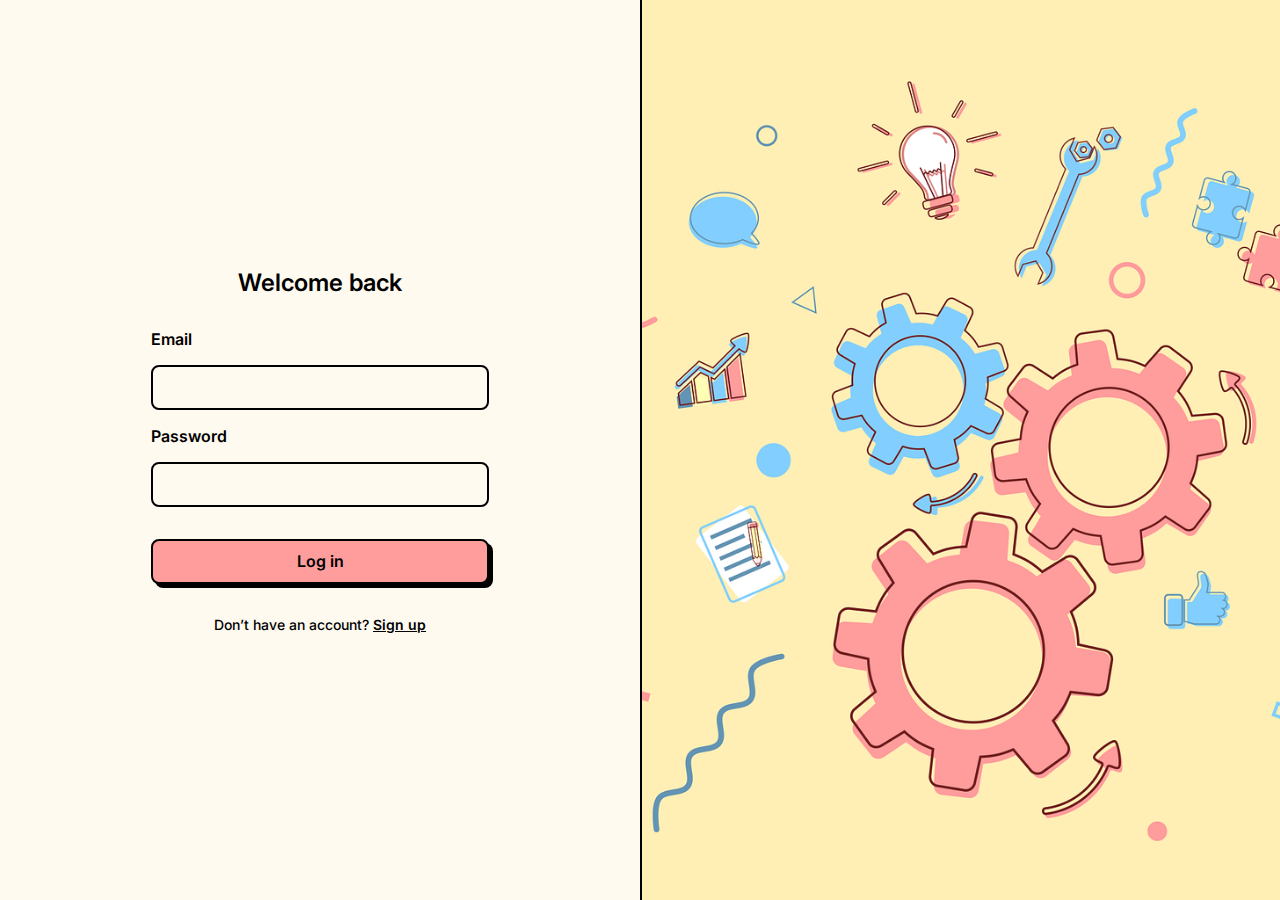
==== pages/login.html @ b9cc6cf9 "new" ====
<!DOCTYPE html>
<html lang="en">
  <head>
    <meta charset="UTF-8" />
    <meta http-equiv="X-UA-Compatible" content="IE=edge" />
    <meta name="viewport" content="width=device-width, initial-scale=1.0" />
    <title>Task Management System - Login page</title>
    <!-- google font: Inter -->
    <link rel="preconnect" href="https://fonts.googleapis.com" />
    <link rel="preconnect" href="https://fonts.gstatic.com" crossorigin />
    <link
      href="https://fonts.googleapis.com/css2?family=Inter:wght@400;500;600&display=swap"
      rel="stylesheet"
    />
    <!-- main css -->
    <link rel="stylesheet" href="../css/main.css" />
    <link rel="stylesheet" href="../css/entry-page.css" />
  </head>
  <body>
    <div class="row height-full">
      <!-- left side -->
      <div
        class="left-column flex flex-column height-full justify-center items-center"
      >
        <h1 class="welcoming-title">Welcome back</h1>
        <form class="form" autocomplete="off">
          <label for="email" class="label">Email</label>
          <input type="email" name="email" id="email" class="input" required />

          <label for="password" class="label">Password</label>
          <input
            type="password"
            name="password"
            id="password"
            class="input"
            required
          />

          <button
            type="submit"
            class="button regular-button pink-background cta-btn"
          >
            Log in
          </button>
        </form>
        <p class="sign-up-prompt">
          Don’t have an account?
          <a href="./signup.html" class="sign-up-link">Sign up</a>
        </p>
      </div>
      <!-- right side -->
      <div class="right-column"></div>
    </div>
  </body>
</html>
---- css/main.css ----
/*** reset ***/
*,
*::before,
*::after {
  box-sizing: border-box;
  margin: 0;
  padding: 0;
}

/* elements inside forms */
form * {
  border: none;
  outline: none;
  font: inherit;
  background-color: transparent;
}

button {
  border: none;
  font: inherit;
  background-color: transparent;
  cursor: pointer;
}

ul {
  list-style: none;
}

a {
  text-decoration: none;
  color: inherit;
}

img {
  max-width: 100%;
}

/* custom properties */
:root {
  /* font */
  --font-family: "Inter", sans-serif;
  --font-size-24: 24px;
  --font-size-16: 16px;
  --font-size-14: 14px;

  /* color */
  --black: #000;
  --dark-gray: #504e4e;
  --blue: #82cfff;
  --pink: #ff9c9c;
  --green: #abe5bc;
  --beige: #fffaf0;
  --white: #fff;

  /* shadow */
  --green-shadow: 6px 6px 0px var(--green);
  --blue-shadow: 6px 6px 0px var(--blue);
  --pink-shadow: 6px 6px 0px var(--pink);
  --black-shadow: 4px 4px 0px var(--black);

  /* space */
  --space-4: 4px;
  --space-8: 8px;
  --space-16: 16px;
  --space-24: 24px;
  --space-32: 32px;
  --space-48: 48px;

  /* radius */
  --radius-8: 8px;

  /* form elements */
  --input-height: 45px;
}

/* general */
html,
body {
  height: 100%;
}

body {
  background-color: var(--beige);
  font-family: var(--font-family);
}

.max-width-container {
  /* include padding values */
  max-width: 1232px;
  margin-inline: auto;
  padding-inline: var(--space-16);
}

/* utility classes */
.flex {
  display: flex;
}

.justify-center {
  justify-content: center;
}

.justify-between {
  justify-content: space-between;
}

.items-center {
  align-items: center;
}

.flex-column {
  flex-direction: column;
}

.height-full {
  height: 100%;
}

.text-center {
  text-align: center;
}

.cursor-pointer {
  cursor: pointer;
}

.white-background {
  background-color: var(--white);
}

.blue-background {
  background-color: var(--blue);
}

.pink-background {
  background-color: var(--pink);
}

.green-background {
  background-color: var(--green);
}

/* shared style */
.button {
  border: 2px solid var(--black);
  box-shadow: var(--black-shadow);
  border-radius: var(--radius-8);
}

.regular-button {
  font-weight: 600;
  padding-inline: var(--space-16);
  height: var(--input-height);
}

.circle-button {
  width: 50px;
  height: 50px;
  border-radius: 100%;
  padding: var(--space-8);
}

.circle {
  width: 14px;
  height: 14px;
  border-radius: 100%;
}

.form {
  margin-top: var(--space-32);
}

.label {
  font-weight: 600;
  font-size: var(--font-size-16);
  /* to apply margins for inline labels */
  display: inline-block;
  margin-top: var(--space-16);
}

.label:first-child {
  margin-top: 0;
}

.secondary-label {
  display: block;
  font-weight: 500;
  font-size: var(--font-size-14);
  margin-top: var(--space-16);
}

.input,
.textarea-input,
.status-select {
  border: 2px solid var(--black);
  border-radius: var(--radius-8);
  width: 100%;
  padding: var(--space-16);
  margin-top: var(--space-16);
}

.input,
.status-select {
  height: var(--input-height);
}

.textarea-input {
  resize: none;
}

.status-select .arrow-icon {
  transform: rotate(270deg);
  /* move to top to fix alignment */
  margin-bottom: var(--space-8);
}

.status-dropdown {
  border: 2px solid var(--black);
  border-radius: var(--radius-8);
  margin-top: var(--space-4);
  padding: var(--space-16);
  /* add space between items */
  display: flex;
  flex-direction: column;
  gap: var(--space-16);
}

.status-dropdown.hide {
  display: none;
}

.status-dropdown .radio-label {
  display: flex;
  align-items: center;
  gap: var(--space-8);
  cursor: pointer;
}

.form .cta-button {
  margin-top: var(--space-32);
}

/* media queries */
@media (min-width: 768px) {
  .divided-inputs-container {
    display: grid;
    grid-template-columns: repeat(3, 1fr);
    column-gap: var(--space-16);
  }
}
---- css/entry-page.css ----
.right-column {
  display: none;
}

.left-column {
  padding: var(--space-16);
}

.welcoming-title {
  font-weight: 600;
  font-size: var(--font-size-24);
}

.form {
  max-width: 338px;
}

.cta-btn {
  width: 100%;
  margin-top: var(--space-32);
}

.sign-up-prompt,
.login-prompt {
  font-weight: 500;
  font-size: var(--font-size-14);
  margin-top: var(--space-32);
  text-align: center;
}

.sign-up-link,
.log-in-link {
  font-weight: 600;
  text-decoration: underline;
}

/* media queries */
@media (min-width: 768px) {
  .right-column {
    display: block;
    border-left: 2px solid var(--black);
    background-image: url("../img/gears.png");
    background-size: cover;
    background-repeat: no-repeat;
    background-position: center;
  }

  .row {
    /* bring columns beside each other */
    display: flex;
  }

  .left-column,
  .right-column {
    /* equal-width columns */
    width: 50%;
  }
}
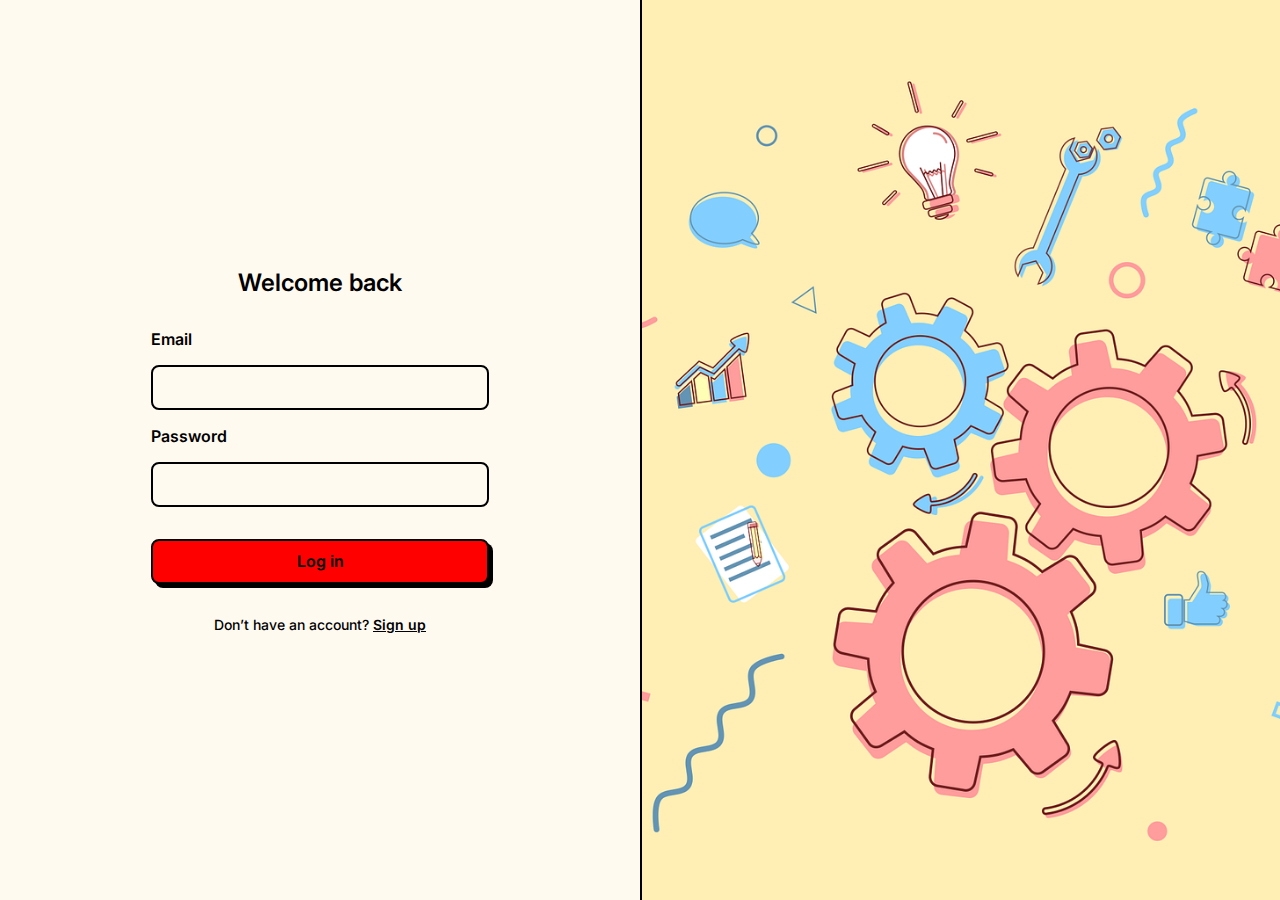
==== commit 3a9a2ade: "commit" ====
--- a/pages/login.html
+++ b/pages/login.html
@@ -40,7 +40,7 @@
             type="submit"
             class="button regular-button pink-background cta-btn"
           >
-            Log in
+            <a href="dashboard.html"> Log in</a>
           </button>
         </form>
         <p class="sign-up-prompt">
--- a/css/main.css
+++ b/css/main.css
@@ -47,7 +47,7 @@
   --black: #000;
   --dark-gray: #504e4e;
   --blue: #82cfff;
-  --pink: #ff9c9c;
+  --pink: red;
   --green: #abe5bc;
   --beige: #fffaf0;
   --white: #fff;
